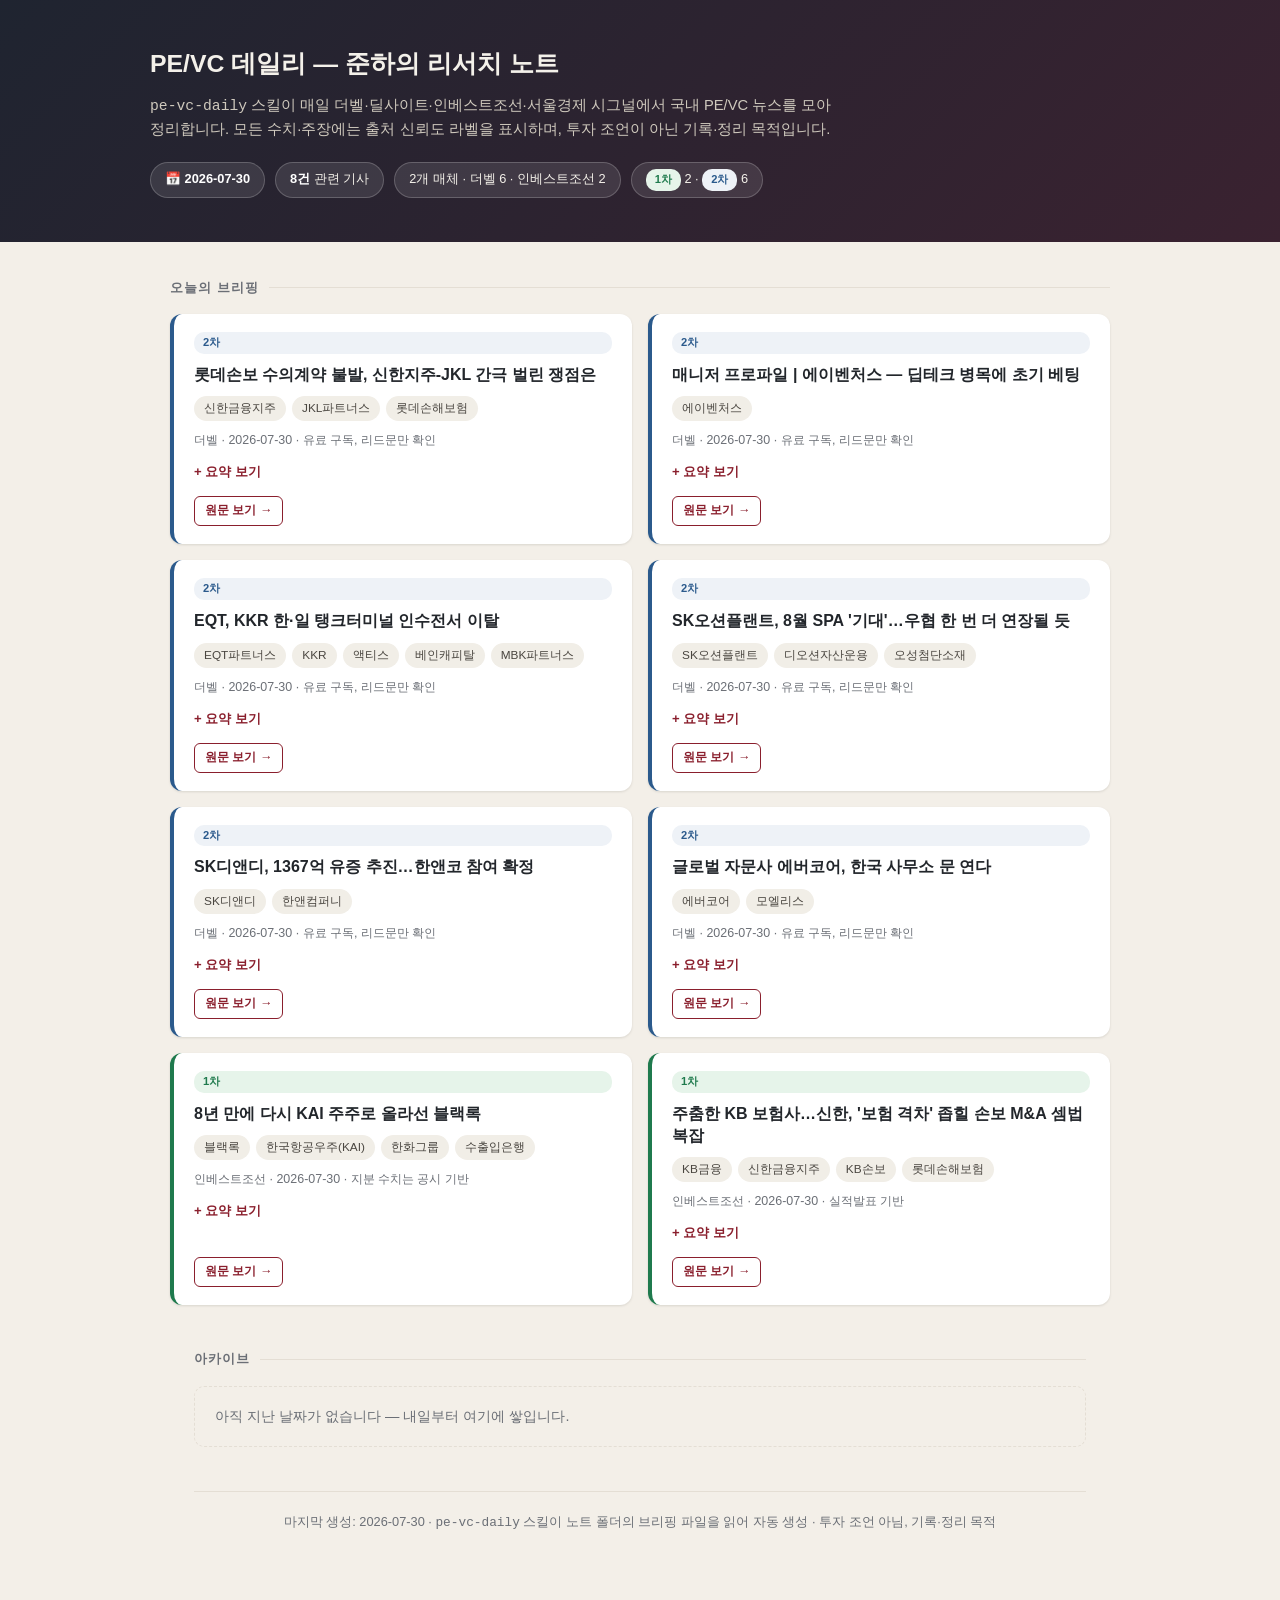
==== peer-skills/peer-junha-pe-vc-daily/example.html @ 075bda79 "pe-vc-daily: 최종 리뷰 반영 — example.html 커밋, 병합 기준·건수·저장형식·통계 정리 Co-Authored-By: Claude Sonnet 5 <norepl" ====
<!DOCTYPE html>
<html lang="ko">
<head>
<meta charset="UTF-8">
<meta name="viewport" content="width=device-width, initial-scale=1">
<title>PE/VC 데일리 — 준하의 리서치 노트</title>
<style>
  :root {
    --bg: #f3efe8;
    --card-bg: #ffffff;
    --text: #22262b;
    --muted: #6b6f76;
    --accent: #8a1f2d;
    --border: #e4ded4;
    --tag1-bg: #e6f4ea; --tag1-text: #1f7a4d; --tag1-line: #1f7a4d;
    --tag2-bg: #eef2f7; --tag2-text: #2b5a8c; --tag2-line: #2b5a8c;
    --tag-est-bg: #f3eefc; --tag-est-text: #6b46a3;
  }
  * { box-sizing: border-box; }
  body {
    background: var(--bg);
    color: var(--text);
    font-family: -apple-system, BlinkMacSystemFont, "Segoe UI", "Malgun Gothic", sans-serif;
    line-height: 1.6;
    margin: 0;
  }
  .wrap { max-width: 980px; margin: 0 auto; padding: 0 20px 80px; }

  header.hero {
    background: linear-gradient(135deg, #1f2430 0%, #3a2230 100%);
    color: #f4f1ea;
    margin: 0 0 36px;
    padding: 44px 24px;
  }
  header.hero .inner { max-width: 980px; margin: 0 auto; }
  header.hero h1 { font-size: 1.55rem; margin: 0 0 10px; }
  header.hero p.overview { color: #cfc9bd; font-size: 0.92rem; max-width: 700px; margin: 0 0 20px; }
  .stat-row { display: flex; gap: 10px; flex-wrap: wrap; }
  .stat-pill {
    background: rgba(255,255,255,0.1);
    border: 1px solid rgba(255,255,255,0.2);
    border-radius: 999px;
    padding: 6px 14px;
    font-size: 0.8rem;
    color: #f4f1ea;
  }
  .stat-pill b { color: #fff; }

  h2.section-title {
    font-size: 0.8rem;
    text-transform: uppercase;
    letter-spacing: 0.08em;
    color: var(--muted);
    margin: 0 0 16px;
    display: flex;
    align-items: center;
    gap: 10px;
  }
  h2.section-title::after { content: ""; flex: 1; height: 1px; background: var(--border); }

  .grid {
    display: grid;
    grid-template-columns: repeat(auto-fill, minmax(320px, 1fr));
    gap: 16px;
    margin-bottom: 44px;
  }

  .card {
    background: var(--card-bg);
    border-radius: 12px;
    border-left: 4px solid var(--tag2-line);
    box-shadow: 0 1px 3px rgba(30,20,10,0.08), 0 1px 2px rgba(30,20,10,0.04);
    padding: 18px 20px;
    display: flex;
    flex-direction: column;
    gap: 10px;
  }
  .card.label-1 { border-left-color: var(--tag1-line); }
  .card.label-est { border-left-color: var(--tag-est-text); }

  .tag {
    display: inline-block;
    font-size: 0.7rem;
    font-weight: 700;
    padding: 2px 9px;
    border-radius: 10px;
  }
  .tag-1 { background: var(--tag1-bg); color: var(--tag1-text); }
  .tag-2 { background: var(--tag2-bg); color: var(--tag2-text); }
  .tag-est { background: var(--tag-est-bg); color: var(--tag-est-text); }

  .card h3 { font-size: 1rem; margin: 0; line-height: 1.4; }
  .card h3 a { color: var(--text); text-decoration: none; }
  .card h3 a:hover { color: var(--accent); }

  .chips { display: flex; flex-wrap: wrap; gap: 6px; }
  .chip {
    background: #f1eee7;
    color: #4a4640;
    font-size: 0.74rem;
    padding: 3px 10px;
    border-radius: 999px;
  }

  .card .source { color: var(--muted); font-size: 0.78rem; margin: 0; }

  details.summary-toggle summary {
    cursor: pointer;
    color: var(--accent);
    font-size: 0.82rem;
    font-weight: 600;
    list-style: none;
  }
  details.summary-toggle summary::-webkit-details-marker { display: none; }
  details.summary-toggle summary::before { content: "+ "; }
  details.summary-toggle[open] summary::before { content: "− "; }
  details.summary-toggle p { margin: 10px 0 0; font-size: 0.9rem; }

  .card-foot { margin-top: auto; padding-top: 4px; }
  .orig-btn {
    display: inline-block;
    font-size: 0.78rem;
    font-weight: 600;
    color: var(--accent);
    text-decoration: none;
    border: 1px solid var(--accent);
    border-radius: 6px;
    padding: 4px 10px;
  }
  .orig-btn:hover { background: var(--accent); color: #fff; }

  section#archive { padding: 0 24px; }
  details.archive-day {
    border: 1px solid var(--border);
    border-radius: 10px;
    margin-bottom: 10px;
    background: var(--card-bg);
    overflow: hidden;
  }
  details.archive-day summary {
    cursor: pointer;
    padding: 14px 18px;
    font-weight: 600;
    list-style: none;
    display: flex;
    align-items: center;
    gap: 8px;
  }
  details.archive-day summary::-webkit-details-marker { display: none; }
  details.archive-day summary::before { content: "▸"; color: var(--accent); }
  details.archive-day[open] summary::before { content: "▾"; }
  details.archive-day .grid { padding: 0 18px 18px; margin-bottom: 0; }

  .empty-note {
    color: var(--muted);
    font-size: 0.9rem;
    border: 1px dashed var(--border);
    border-radius: 10px;
    padding: 18px 20px;
    margin: 0 24px 44px;
  }

  footer.note {
    margin: 20px 24px 0;
    color: var(--muted);
    font-size: 0.8rem;
    border-top: 1px solid var(--border);
    padding-top: 20px;
    text-align: center;
  }
</style>
</head>
<body>
  <header class="hero">
    <div class="inner">
      <h1>PE/VC 데일리 — 준하의 리서치 노트</h1>
      <p class="overview"><code>pe-vc-daily</code> 스킬이 매일 더벨·딜사이트·인베스트조선·서울경제 시그널에서 국내 PE/VC 뉴스를 모아 정리합니다. 모든 수치·주장에는 출처 신뢰도 라벨을 표시하며, 투자 조언이 아닌 기록·정리 목적입니다.</p>
      <div class="stat-row">
        <span class="stat-pill">📅 <b>2026-07-30</b></span>
        <span class="stat-pill"><b>8건</b> 관련 기사</span>
        <span class="stat-pill">2개 매체 · 더벨 6 · 인베스트조선 2</span>
        <span class="stat-pill"><span class="tag tag-1">1차</span> 2 · <span class="tag tag-2">2차</span> 6</span>
      </div>
    </div>
  </header>

  <div class="wrap">
    <section id="latest">
      <h2 class="section-title">오늘의 브리핑</h2>
      <div class="grid">

        <article class="card label-2">
          <span class="tag tag-2">2차</span>
          <h3><a href="https://www.thebell.co.kr/front/newsview.asp?code=00&amp;key=202607300820072040108161" target="_blank" rel="noopener">롯데손보 수의계약 불발, 신한지주-JKL 간극 벌린 쟁점은</a></h3>
          <div class="chips"><span class="chip">신한금융지주</span><span class="chip">JKL파트너스</span><span class="chip">롯데손해보험</span></div>
          <p class="source">더벨 · 2026-07-30 · 유료 구독, 리드문만 확인</p>
          <details class="summary-toggle"><summary>요약 보기</summary>
            <p>매각 수의계약 협상 중단. 구주 가격 차이 약 3,000억원(JKL 측 1조원대 고수). 기준금리 상승에 따른 재무건전성 개선과 기존 투자자 회수 조건, 경영개선계획안 공유 시점 이견이 배경. 향후 재개 여부 unknown.</p>
          </details>
          <div class="card-foot"><a class="orig-btn" href="https://www.thebell.co.kr/front/newsview.asp?code=00&amp;key=202607300820072040108161" target="_blank" rel="noopener">원문 보기 →</a></div>
        </article>

        <article class="card label-2">
          <span class="tag tag-2">2차</span>
          <h3><a href="https://www.thebell.co.kr/front/newsview.asp?code=00&amp;key=202607291431023560107419" target="_blank" rel="noopener">매니저 프로파일 | 에이벤처스 — 딥테크 병목에 초기 베팅</a></h3>
          <div class="chips"><span class="chip">에이벤처스</span></div>
          <p class="source">더벨 · 2026-07-30 · 유료 구독, 리드문만 확인</p>
          <details class="summary-toggle"><summary>요약 보기</summary>
            <p>정진이 이사(변리사 출신) — "독자 기술로 병목을 뚫을 기업 발굴, 후속 투자로 함께 성장" 전략. 구체적 투자 건·금액·포트폴리오사명 unknown(유료 구간).</p>
          </details>
          <div class="card-foot"><a class="orig-btn" href="https://www.thebell.co.kr/front/newsview.asp?code=00&amp;key=202607291431023560107419" target="_blank" rel="noopener">원문 보기 →</a></div>
        </article>

        <article class="card label-2">
          <span class="tag tag-2">2차</span>
          <h3><a href="https://www.thebell.co.kr/front/newsview.asp?code=00&amp;key=202607300753401260101672" target="_blank" rel="noopener">EQT, KKR 한·일 탱크터미널 인수전서 이탈</a></h3>
          <div class="chips"><span class="chip">EQT파트너스</span><span class="chip">KKR</span><span class="chip">액티스</span><span class="chip">베인캐피탈</span><span class="chip">MBK파트너스</span></div>
          <p class="source">더벨 · 2026-07-30 · 유료 구독, 리드문만 확인</p>
          <details class="summary-toggle"><summary>요약 보기</summary>
            <p>EQT가 KKR 보유 한·일 탱크터미널 인수 검토 중단 — 투자전략·매물 성격 불일치. 경쟁 후보(액티스·베인캐피탈·MBK)는 실사 계속. 거래 규모 unknown(유료 구간).</p>
          </details>
          <div class="card-foot"><a class="orig-btn" href="https://www.thebell.co.kr/front/newsview.asp?code=00&amp;key=202607300753401260101672" target="_blank" rel="noopener">원문 보기 →</a></div>
        </article>

        <article class="card label-2">
          <span class="tag tag-2">2차</span>
          <h3><a href="https://www.thebell.co.kr/front/newsview.asp?code=00&amp;key=202607300749101520103987" target="_blank" rel="noopener">SK오션플랜트, 8월 SPA '기대'…우협 한 번 더 연장될 듯</a></h3>
          <div class="chips"><span class="chip">SK오션플랜트</span><span class="chip">디오션자산운용</span><span class="chip">오성첨단소재</span></div>
          <p class="source">더벨 · 2026-07-30 · 유료 구독, 리드문만 확인</p>
          <details class="summary-toggle"><summary>요약 보기</summary>
            <p>SPA 체결 막바지 협상, 우협(디오션자산운용 컨소시엄, 오성첨단소재 전략적투자자 복귀) 지위 한 차례 더 연장 전망. 본계약 직전 절차라는 평가. 거래금액 unknown(유료 구간).</p>
          </details>
          <div class="card-foot"><a class="orig-btn" href="https://www.thebell.co.kr/front/newsview.asp?code=00&amp;key=202607300749101520103987" target="_blank" rel="noopener">원문 보기 →</a></div>
        </article>

        <article class="card label-2">
          <span class="tag tag-2">2차</span>
          <h3><a href="https://www.thebell.co.kr/front/newsview.asp?code=00&amp;key=202607291415383400106124" target="_blank" rel="noopener">SK디앤디, 1367억 유증 추진…한앤코 참여 확정</a></h3>
          <div class="chips"><span class="chip">SK디앤디</span><span class="chip">한앤컴퍼니</span></div>
          <p class="source">더벨 · 2026-07-30 · 유료 구독, 리드문만 확인</p>
          <details class="summary-toggle"><summary>요약 보기</summary>
            <p>1,367억원 주주배정 유상증자, 한앤코 참여 확정. 자금은 10월 만기 사모사채 상환·우발채무 대응. 자체개발→공동투자·위탁개발 전략 전환 중. 하반기 2,230억원 추가 조달 계획.</p>
          </details>
          <div class="card-foot"><a class="orig-btn" href="https://www.thebell.co.kr/front/newsview.asp?code=00&amp;key=202607291415383400106124" target="_blank" rel="noopener">원문 보기 →</a></div>
        </article>

        <article class="card label-2">
          <span class="tag tag-2">2차</span>
          <h3><a href="https://www.thebell.co.kr/front/newsview.asp?code=00&amp;key=202607300840287140102986" target="_blank" rel="noopener">글로벌 자문사 에버코어, 한국 사무소 문 연다</a></h3>
          <div class="chips"><span class="chip">에버코어</span><span class="chip">모엘리스</span></div>
          <p class="source">더벨 · 2026-07-30 · 유료 구독, 리드문만 확인</p>
          <details class="summary-toggle"><summary>요약 보기</summary>
            <p>2023년 무산됐던 한국 서울사무소 설립 재추진, 헤드헌팅으로 한국 대표 후보군 접촉 중. 모엘리스 관련기사 언급되나 구체 맥락 unknown(유료 구간).</p>
          </details>
          <div class="card-foot"><a class="orig-btn" href="https://www.thebell.co.kr/front/newsview.asp?code=00&amp;key=202607300840287140102986" target="_blank" rel="noopener">원문 보기 →</a></div>
        </article>

        <article class="card label-1">
          <span class="tag tag-1">1차</span>
          <h3><a href="https://www.investchosun.com/site/data/html_dir/2026/07/30/2026073080003.html" target="_blank" rel="noopener">8년 만에 다시 KAI 주주로 올라선 블랙록</a></h3>
          <div class="chips"><span class="chip">블랙록</span><span class="chip">한국항공우주(KAI)</span><span class="chip">한화그룹</span><span class="chip">수출입은행</span></div>
          <p class="source">인베스트조선 · 2026-07-30 · 지분 수치는 공시 기반</p>
          <details class="summary-toggle"><summary>요약 보기</summary>
            <p>블랙록, KAI 지분 489만2,851주(약 5.02%) 확보하며 8년 만에 주요 주주 복귀. 한화 경영권 인수에 우호적 주주 될 가능성 제기(해석 부분 [추정]). 수출입은행-한화 지분 격차 12~13%, 기업결합신고 기준 15%. 배당수익률 0.3%, 반기 영업이익 전년比 약 20%↓ 전망.</p>
          </details>
          <div class="card-foot"><a class="orig-btn" href="https://www.investchosun.com/site/data/html_dir/2026/07/30/2026073080003.html" target="_blank" rel="noopener">원문 보기 →</a></div>
        </article>

        <article class="card label-1">
          <span class="tag tag-1">1차</span>
          <h3><a href="https://www.investchosun.com/site/data/html_dir/2026/07/30/2026073080006.html" target="_blank" rel="noopener">주춤한 KB 보험사…신한, '보험 격차' 좁힐 손보 M&amp;A 셈법 복잡</a></h3>
          <div class="chips"><span class="chip">KB금융</span><span class="chip">신한금융지주</span><span class="chip">KB손보</span><span class="chip">롯데손해보험</span></div>
          <p class="source">인베스트조선 · 2026-07-30 · 실적발표 기반</p>
          <details class="summary-toggle"><summary>요약 보기</summary>
            <p>상반기 순이익 격차 4,419억원 중 보험 부문이 3,569억원(80.8%). KB손보 순익 14.2%↓로 KB도 주춤. 신한은 손보 계열사 부재로 롯데손보 등 M&amp;A 필요성 거론. CET1 13.43%. 인수가 약 1조원 거론되나 확정 아님[추정].</p>
          </details>
          <div class="card-foot"><a class="orig-btn" href="https://www.investchosun.com/site/data/html_dir/2026/07/30/2026073080006.html" target="_blank" rel="noopener">원문 보기 →</a></div>
        </article>

      </div>
    </section>

    <section id="archive">
      <h2 class="section-title">아카이브</h2>
    </section>
    <p class="empty-note">아직 지난 날짜가 없습니다 — 내일부터 여기에 쌓입니다.</p>

    <footer class="note">
      마지막 생성: 2026-07-30 · <code>pe-vc-daily</code> 스킬이 노트 폴더의 브리핑 파일을 읽어 자동 생성 · 투자 조언 아님, 기록·정리 목적
    </footer>
  </div>
</body>
</html>
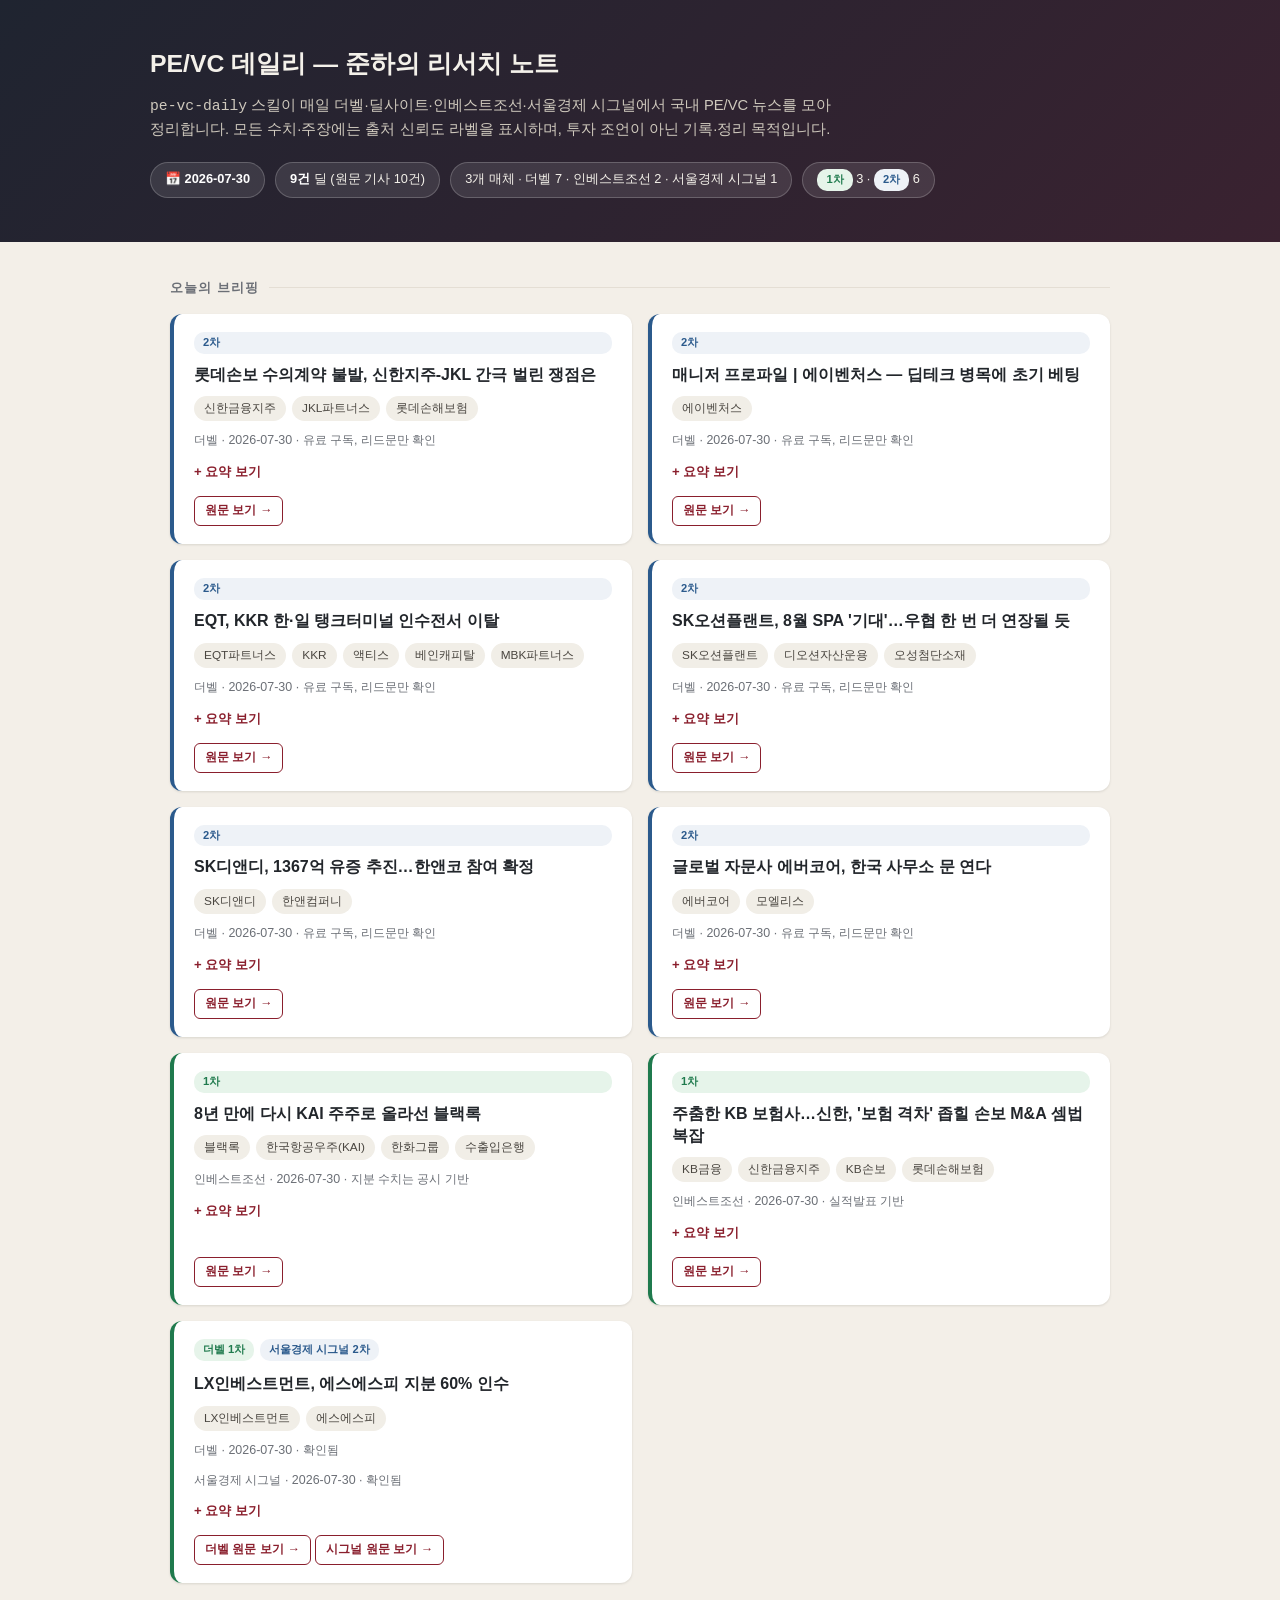
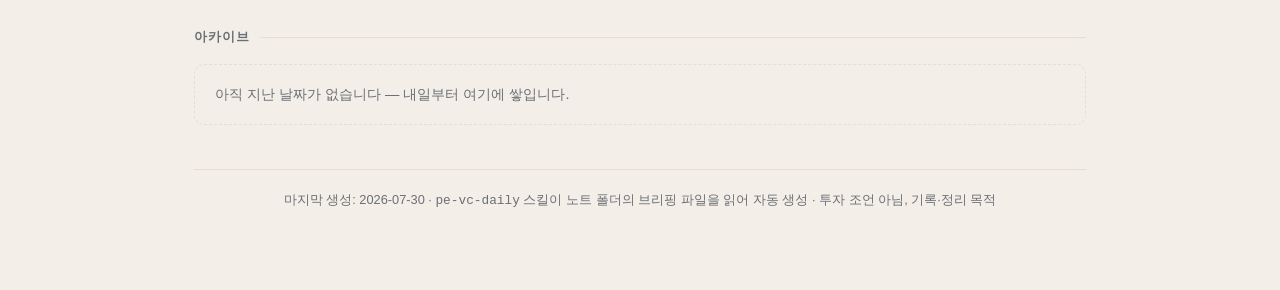
==== commit cbf7ca54: "pe-vc-daily: 다른 참가자 사용성 개선 — 미확인 소스 URL 채움, 한계 명시, 병합 카드 예시 추가 블로터·뉴스톱 목록 URL을 실제로 확인해 채우고, 마켓인사이트는 " ====
--- a/peer-skills/peer-junha-pe-vc-daily/example.html
+++ b/peer-skills/peer-junha-pe-vc-daily/example.html
@@ -177,9 +177,9 @@
       <p class="overview"><code>pe-vc-daily</code> 스킬이 매일 더벨·딜사이트·인베스트조선·서울경제 시그널에서 국내 PE/VC 뉴스를 모아 정리합니다. 모든 수치·주장에는 출처 신뢰도 라벨을 표시하며, 투자 조언이 아닌 기록·정리 목적입니다.</p>
       <div class="stat-row">
         <span class="stat-pill">📅 <b>2026-07-30</b></span>
-        <span class="stat-pill"><b>8건</b> 관련 기사</span>
-        <span class="stat-pill">2개 매체 · 더벨 6 · 인베스트조선 2</span>
-        <span class="stat-pill"><span class="tag tag-1">1차</span> 2 · <span class="tag tag-2">2차</span> 6</span>
+        <span class="stat-pill"><b>9건</b> 딜 (원문 기사 10건)</span>
+        <span class="stat-pill">3개 매체 · 더벨 7 · 인베스트조선 2 · 서울경제 시그널 1</span>
+        <span class="stat-pill"><span class="tag tag-1">1차</span> 3 · <span class="tag tag-2">2차</span> 6</span>
       </div>
     </div>
   </header>
@@ -275,6 +275,24 @@
             <p>상반기 순이익 격차 4,419억원 중 보험 부문이 3,569억원(80.8%). KB손보 순익 14.2%↓로 KB도 주춤. 신한은 손보 계열사 부재로 롯데손보 등 M&amp;A 필요성 거론. CET1 13.43%. 인수가 약 1조원 거론되나 확정 아님[추정].</p>
           </details>
           <div class="card-foot"><a class="orig-btn" href="https://www.investchosun.com/site/data/html_dir/2026/07/30/2026073080006.html" target="_blank" rel="noopener">원문 보기 →</a></div>
+        </article>
+
+        <article class="card label-1">
+          <div class="chips" style="margin-bottom:2px">
+            <span class="tag tag-1">더벨 1차</span>
+            <span class="tag tag-2">서울경제 시그널 2차</span>
+          </div>
+          <h3><a href="https://m.thebell.co.kr/m/news.asp?svccode=01" target="_blank" rel="noopener">LX인베스트먼트, 에스에스피 지분 60% 인수</a></h3>
+          <div class="chips"><span class="chip">LX인베스트먼트</span><span class="chip">에스에스피</span></div>
+          <p class="source">더벨 · 2026-07-30 · 확인됨</p>
+          <p class="source">서울경제 시그널 · 2026-07-30 · 확인됨</p>
+          <details class="summary-toggle"><summary>요약 보기</summary>
+            <p>LX인베스트먼트가 에스에스피 지분 60%를 인수(매도자는 창업주 측). 인수금액은 더벨 500억원, 서울경제 시그널 550억원 안팎으로 서로 다르게 보도돼 확정 금액은 unknown — <b>이렇게 두 매체가 같은 딜을 다르게 보도한 경우가 매체 간 중복 딜 병합의 예시 카드다</b>(SKILL.md 3~4단계 참고). 라벨·원문 링크는 출처별로 각각 남기고 하나로 뭉치지 않는다.</p>
+          </details>
+          <div class="card-foot">
+            <a class="orig-btn" href="https://m.thebell.co.kr/m/news.asp?svccode=01" target="_blank" rel="noopener">더벨 원문 보기 →</a>
+            <a class="orig-btn" href="https://signalm.sedaily.com/deal" target="_blank" rel="noopener">시그널 원문 보기 →</a>
+          </div>
         </article>
 
       </div>
